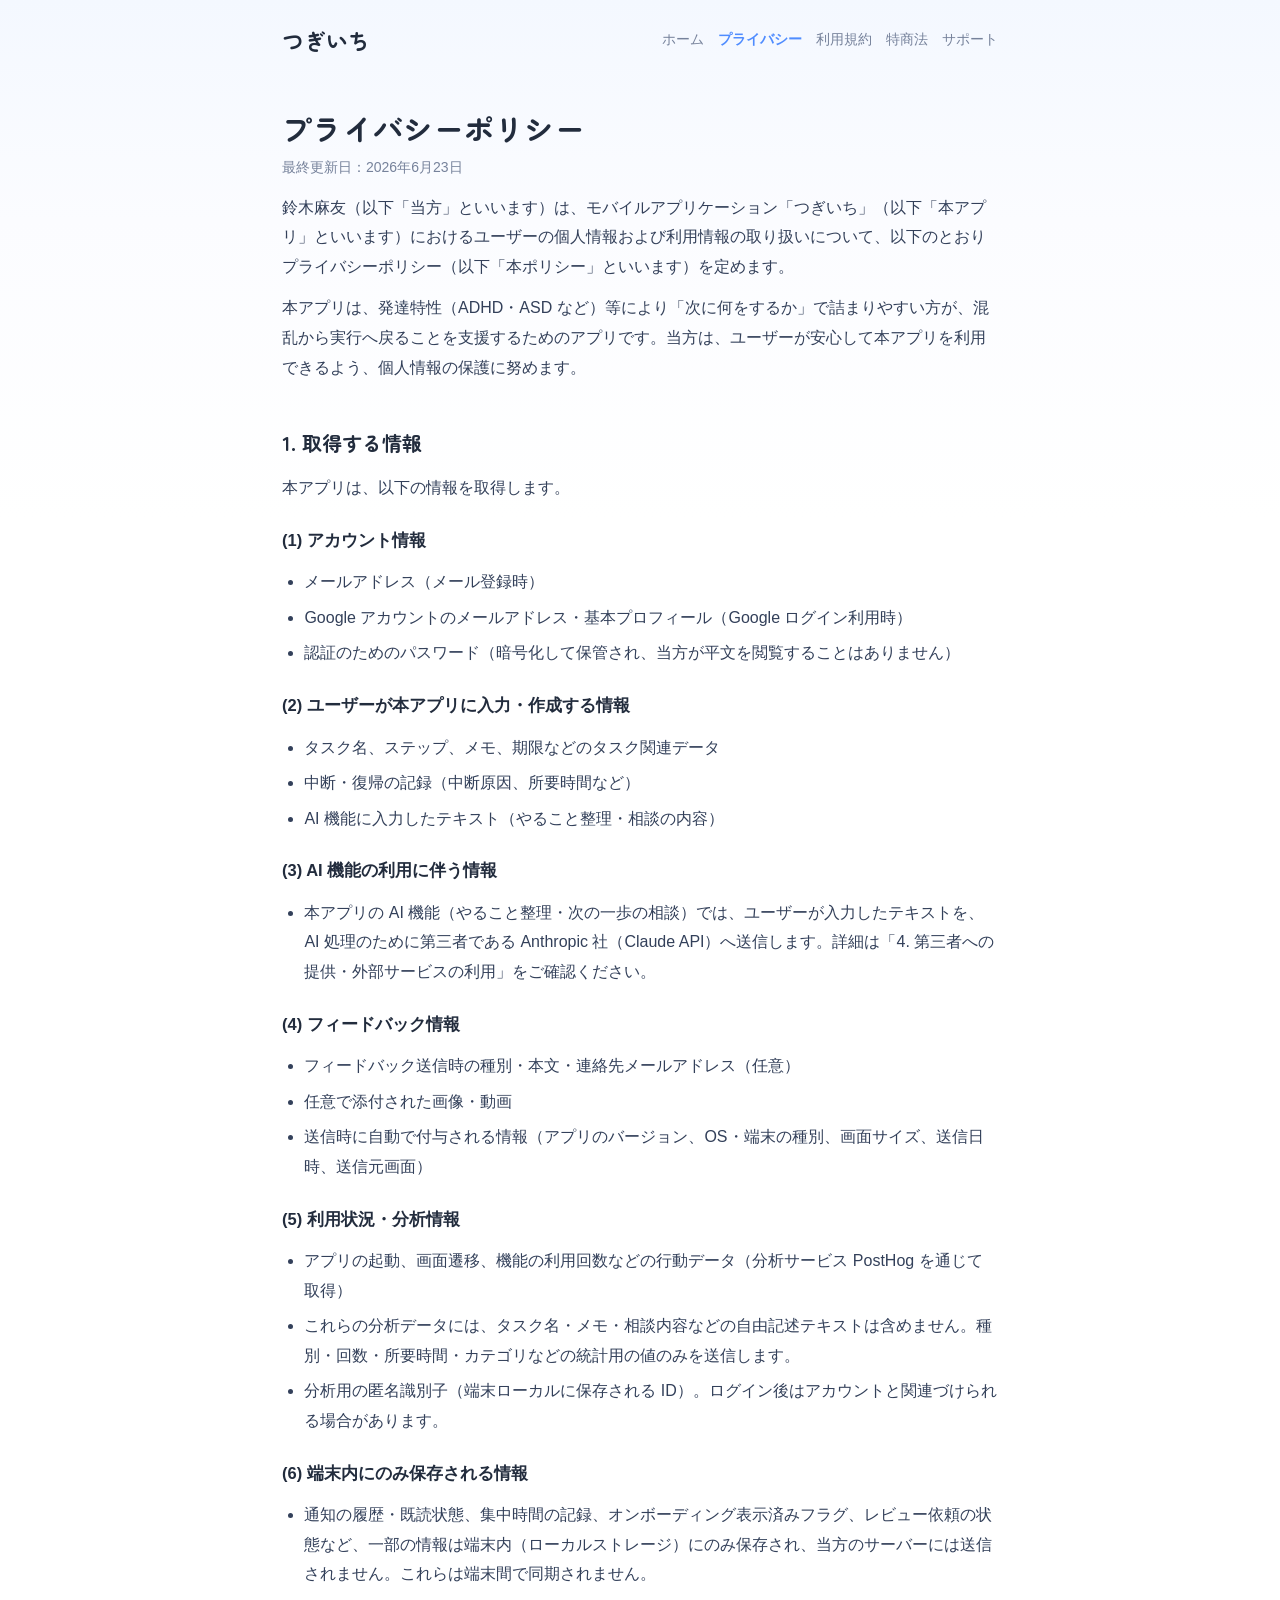
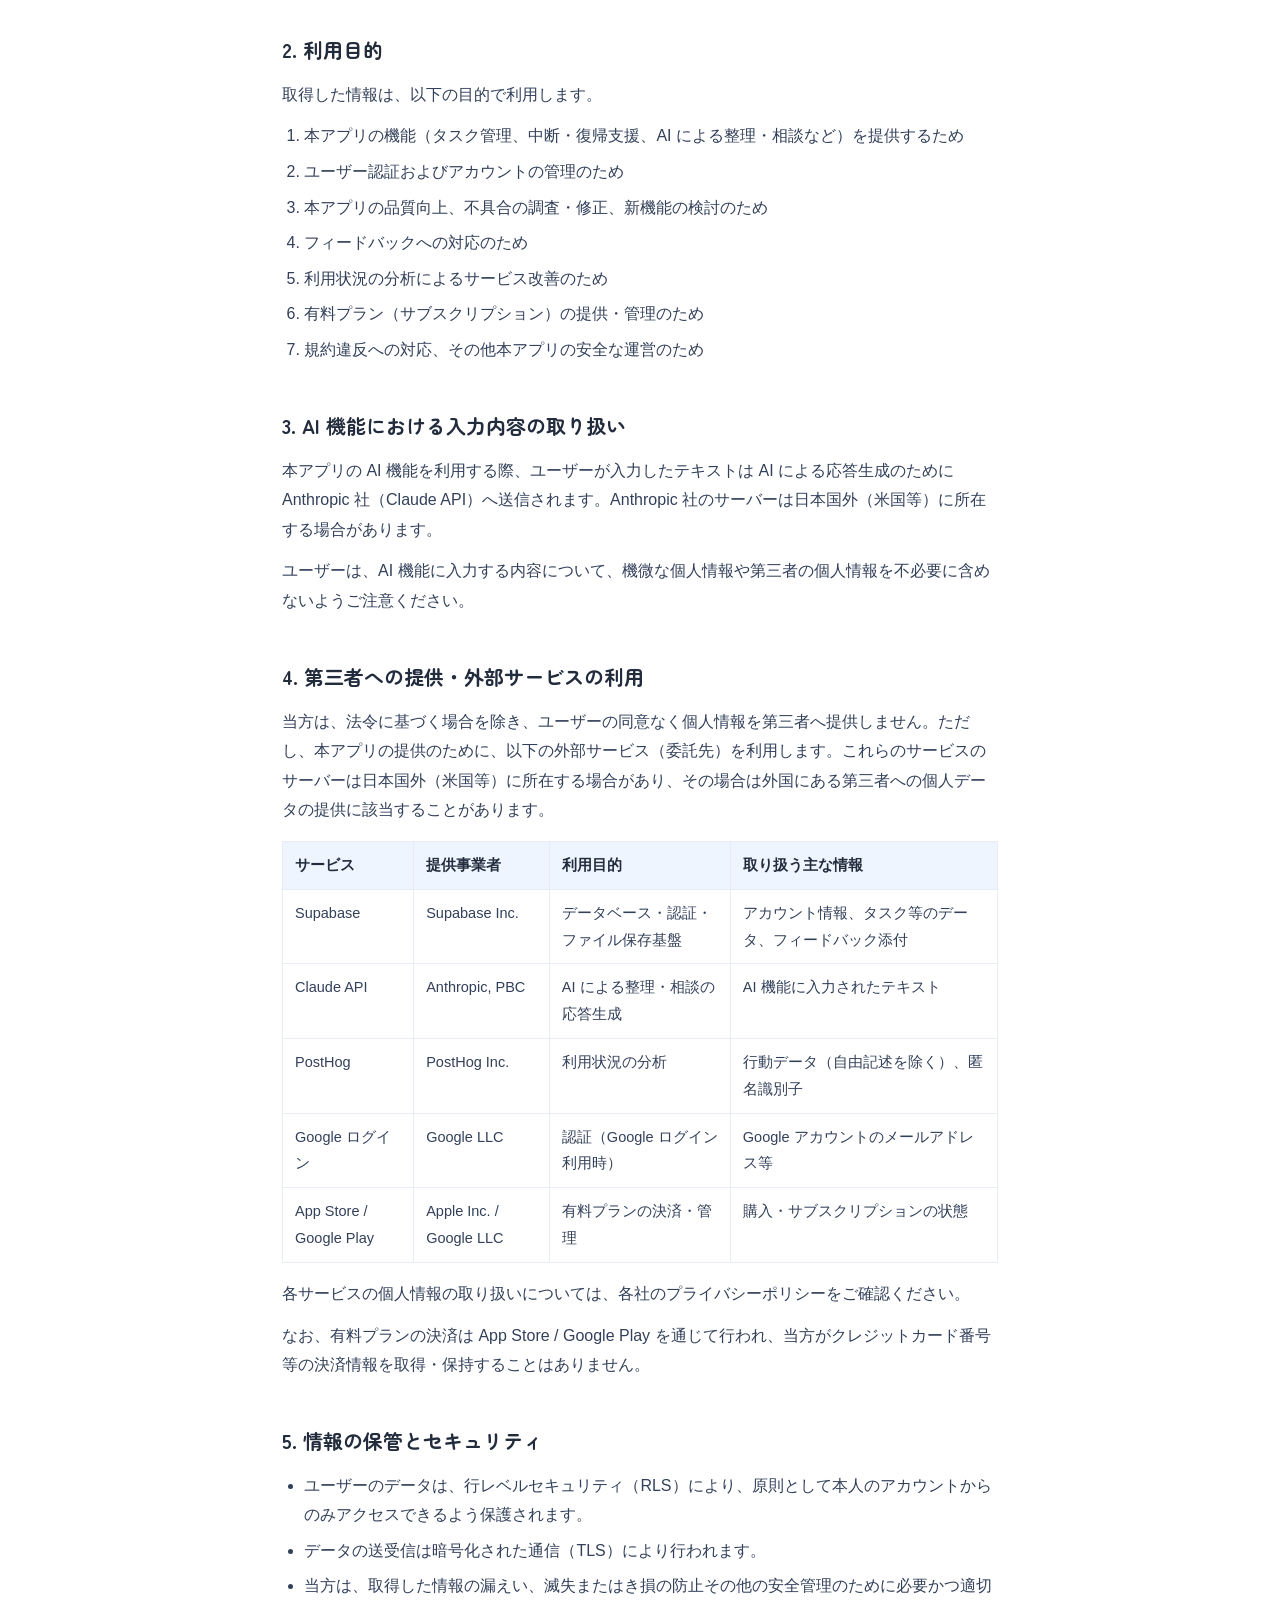
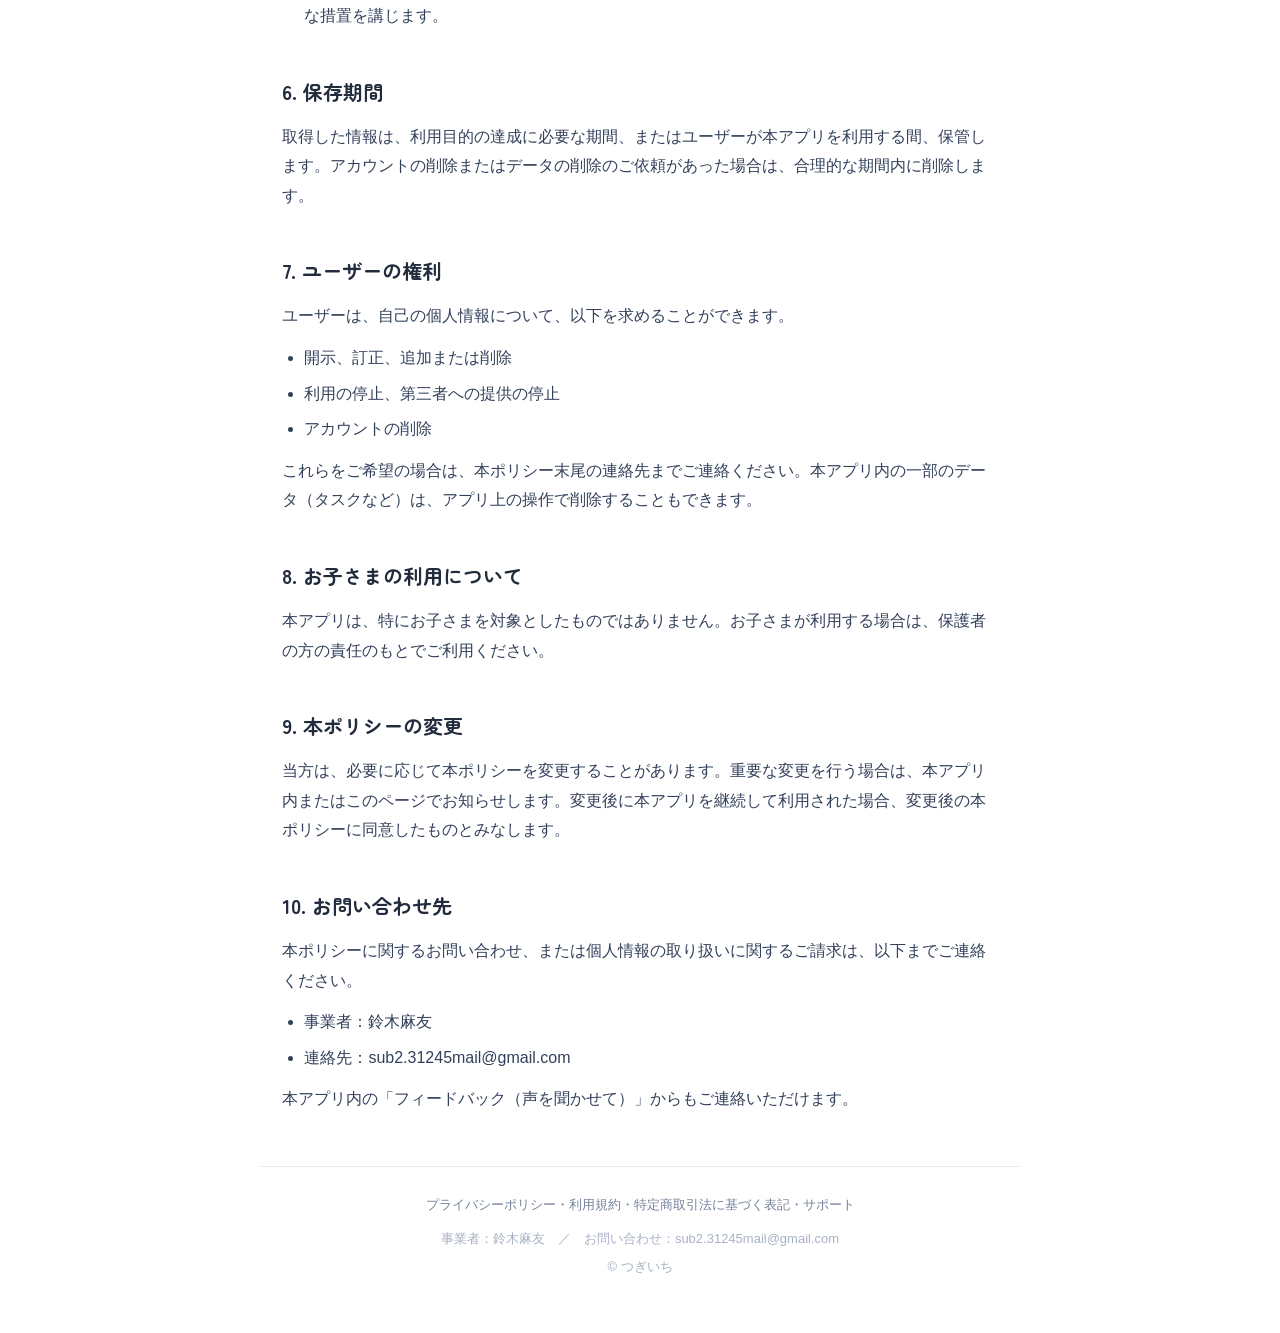
==== privacy.html @ 4e1c3b41 "つぎいち 法務・サポートページ（初版） プライバシーポリシー / 利用規約 / 特定商取引法に基づく表記 / サポートの 4ページ＋ハブ。content/*.md を単一ソースに build.mjs " ====
<!doctype html>
<html lang="ja">
<head>
<meta charset="utf-8">
<meta name="viewport" content="width=device-width, initial-scale=1">
<title>プライバシーポリシー｜つぎいち</title>
<meta name="description" content="つぎいちのプライバシーポリシー">
<link rel="preconnect" href="https://fonts.googleapis.com">
<link rel="preconnect" href="https://fonts.gstatic.com" crossorigin>
<link href="https://fonts.googleapis.com/css2?family=Zen+Maru+Gothic:wght@500;700&display=swap" rel="stylesheet">
<link rel="stylesheet" href="style.css">
</head>
<body>
<header class="site-header">
  <a class="brand" href="index.html">つぎいち</a>
  <nav class="site-nav"><a href="index.html">ホーム</a><a href="privacy.html" class="on">プライバシー</a><a href="terms.html">利用規約</a><a href="tokushoho.html">特商法</a><a href="support.html">サポート</a></nav>
</header>
<main class="content">
<h1>プライバシーポリシー</h1>
<p>最終更新日：2026年6月23日</p>
<p>鈴木麻友（以下「当方」といいます）は、モバイルアプリケーション「つぎいち」（以下「本アプリ」といいます）におけるユーザーの個人情報および利用情報の取り扱いについて、以下のとおりプライバシーポリシー（以下「本ポリシー」といいます）を定めます。</p>
<p>本アプリは、発達特性（ADHD・ASD など）等により「次に何をするか」で詰まりやすい方が、混乱から実行へ戻ることを支援するためのアプリです。当方は、ユーザーが安心して本アプリを利用できるよう、個人情報の保護に努めます。</p>
<h2>1. 取得する情報</h2>
<p>本アプリは、以下の情報を取得します。</p>
<h3>(1) アカウント情報</h3>
<ul><li>メールアドレス（メール登録時）</li><li>Google アカウントのメールアドレス・基本プロフィール（Google ログイン利用時）</li><li>認証のためのパスワード（暗号化して保管され、当方が平文を閲覧することはありません）</li></ul>
<h3>(2) ユーザーが本アプリに入力・作成する情報</h3>
<ul><li>タスク名、ステップ、メモ、期限などのタスク関連データ</li><li>中断・復帰の記録（中断原因、所要時間など）</li><li>AI 機能に入力したテキスト（やること整理・相談の内容）</li></ul>
<h3>(3) AI 機能の利用に伴う情報</h3>
<ul><li>本アプリの AI 機能（やること整理・次の一歩の相談）では、ユーザーが入力したテキストを、AI 処理のために第三者である Anthropic 社（Claude API）へ送信します。詳細は「4. 第三者への提供・外部サービスの利用」をご確認ください。</li></ul>
<h3>(4) フィードバック情報</h3>
<ul><li>フィードバック送信時の種別・本文・連絡先メールアドレス（任意）</li><li>任意で添付された画像・動画</li><li>送信時に自動で付与される情報（アプリのバージョン、OS・端末の種別、画面サイズ、送信日時、送信元画面）</li></ul>
<h3>(5) 利用状況・分析情報</h3>
<ul><li>アプリの起動、画面遷移、機能の利用回数などの行動データ（分析サービス PostHog を通じて取得）</li><li>これらの分析データには、タスク名・メモ・相談内容などの自由記述テキストは含めません。種別・回数・所要時間・カテゴリなどの統計用の値のみを送信します。</li><li>分析用の匿名識別子（端末ローカルに保存される ID）。ログイン後はアカウントと関連づけられる場合があります。</li></ul>
<h3>(6) 端末内にのみ保存される情報</h3>
<ul><li>通知の履歴・既読状態、集中時間の記録、オンボーディング表示済みフラグ、レビュー依頼の状態など、一部の情報は端末内（ローカルストレージ）にのみ保存され、当方のサーバーには送信されません。これらは端末間で同期されません。</li></ul>
<h2>2. 利用目的</h2>
<p>取得した情報は、以下の目的で利用します。</p>
<ol><li>本アプリの機能（タスク管理、中断・復帰支援、AI による整理・相談など）を提供するため</li><li>ユーザー認証およびアカウントの管理のため</li><li>本アプリの品質向上、不具合の調査・修正、新機能の検討のため</li><li>フィードバックへの対応のため</li><li>利用状況の分析によるサービス改善のため</li><li>有料プラン（サブスクリプション）の提供・管理のため</li><li>規約違反への対応、その他本アプリの安全な運営のため</li></ol>
<h2>3. AI 機能における入力内容の取り扱い</h2>
<p>本アプリの AI 機能を利用する際、ユーザーが入力したテキストは AI による応答生成のために Anthropic 社（Claude API）へ送信されます。Anthropic 社のサーバーは日本国外（米国等）に所在する場合があります。</p>
<p>ユーザーは、AI 機能に入力する内容について、機微な個人情報や第三者の個人情報を不必要に含めないようご注意ください。</p>
<h2>4. 第三者への提供・外部サービスの利用</h2>
<p>当方は、法令に基づく場合を除き、ユーザーの同意なく個人情報を第三者へ提供しません。ただし、本アプリの提供のために、以下の外部サービス（委託先）を利用します。これらのサービスのサーバーは日本国外（米国等）に所在する場合があり、その場合は外国にある第三者への個人データの提供に該当することがあります。</p>
<div class="table-wrap"><table><thead><tr><th>サービス</th><th>提供事業者</th><th>利用目的</th><th>取り扱う主な情報</th></tr></thead><tbody><tr><td data-label="サービス">Supabase</td><td data-label="提供事業者">Supabase Inc.</td><td data-label="利用目的">データベース・認証・ファイル保存基盤</td><td data-label="取り扱う主な情報">アカウント情報、タスク等のデータ、フィードバック添付</td></tr><tr><td data-label="サービス">Claude API</td><td data-label="提供事業者">Anthropic, PBC</td><td data-label="利用目的">AI による整理・相談の応答生成</td><td data-label="取り扱う主な情報">AI 機能に入力されたテキスト</td></tr><tr><td data-label="サービス">PostHog</td><td data-label="提供事業者">PostHog Inc.</td><td data-label="利用目的">利用状況の分析</td><td data-label="取り扱う主な情報">行動データ（自由記述を除く）、匿名識別子</td></tr><tr><td data-label="サービス">Google ログイン</td><td data-label="提供事業者">Google LLC</td><td data-label="利用目的">認証（Google ログイン利用時）</td><td data-label="取り扱う主な情報">Google アカウントのメールアドレス等</td></tr><tr><td data-label="サービス">App Store / Google Play</td><td data-label="提供事業者">Apple Inc. / Google LLC</td><td data-label="利用目的">有料プランの決済・管理</td><td data-label="取り扱う主な情報">購入・サブスクリプションの状態</td></tr></tbody></table></div>
<p>各サービスの個人情報の取り扱いについては、各社のプライバシーポリシーをご確認ください。</p>
<p>なお、有料プランの決済は App Store / Google Play を通じて行われ、当方がクレジットカード番号等の決済情報を取得・保持することはありません。</p>
<h2>5. 情報の保管とセキュリティ</h2>
<ul><li>ユーザーのデータは、行レベルセキュリティ（RLS）により、原則として本人のアカウントからのみアクセスできるよう保護されます。</li><li>データの送受信は暗号化された通信（TLS）により行われます。</li><li>当方は、取得した情報の漏えい、滅失またはき損の防止その他の安全管理のために必要かつ適切な措置を講じます。</li></ul>
<h2>6. 保存期間</h2>
<p>取得した情報は、利用目的の達成に必要な期間、またはユーザーが本アプリを利用する間、保管します。アカウントの削除またはデータの削除のご依頼があった場合は、合理的な期間内に削除します。</p>
<h2>7. ユーザーの権利</h2>
<p>ユーザーは、自己の個人情報について、以下を求めることができます。</p>
<ul><li>開示、訂正、追加または削除</li><li>利用の停止、第三者への提供の停止</li><li>アカウントの削除</li></ul>
<p>これらをご希望の場合は、本ポリシー末尾の連絡先までご連絡ください。本アプリ内の一部のデータ（タスクなど）は、アプリ上の操作で削除することもできます。</p>
<h2>8. お子さまの利用について</h2>
<p>本アプリは、特にお子さまを対象としたものではありません。お子さまが利用する場合は、保護者の方の責任のもとでご利用ください。</p>
<h2>9. 本ポリシーの変更</h2>
<p>当方は、必要に応じて本ポリシーを変更することがあります。重要な変更を行う場合は、本アプリ内またはこのページでお知らせします。変更後に本アプリを継続して利用された場合、変更後の本ポリシーに同意したものとみなします。</p>
<h2>10. お問い合わせ先</h2>
<p>本ポリシーに関するお問い合わせ、または個人情報の取り扱いに関するご請求は、以下までご連絡ください。</p>
<ul><li>事業者：鈴木麻友</li><li>連絡先：sub2.31245mail@gmail.com</li></ul>
<p>本アプリ内の「フィードバック（声を聞かせて）」からもご連絡いただけます。</p>
</main>
<footer class="site-footer">
  <p class="links"><a href="privacy.html">プライバシーポリシー</a>・<a href="terms.html">利用規約</a>・<a href="tokushoho.html">特定商取引法に基づく表記</a>・<a href="support.html">サポート</a></p>
  <p class="copy">事業者：鈴木麻友　／　お問い合わせ：sub2.31245mail@gmail.com</p>
  <p class="copy">© つぎいち</p>
</footer>
</body>
</html>
---- style.css ----
:root{
  --p:#4F8CFF; --sub:#EEF5FF; --ink:#222C3D; --muted:#76829B;
  --faint:#A8B1C4; --line:#E8EDF5; --bg:#FFFFFF; --purple:#7C6CF0;
}
*{box-sizing:border-box;margin:0;padding:0}
html{-webkit-text-size-adjust:100%}
body{
  font-family:-apple-system,BlinkMacSystemFont,"Hiragino Sans","Yu Gothic UI","Meiryo",sans-serif;
  color:var(--ink); background:
    linear-gradient(180deg,#F4F8FF 0%,#FBFCFF 220px,#FFFFFF 520px) no-repeat;
  line-height:1.85; font-size:16px; -webkit-font-smoothing:antialiased;
}
a{color:var(--p);text-decoration:none}
a:hover{text-decoration:underline}
.site-header{
  max-width:760px;margin:0 auto;padding:20px 22px 10px;
  display:flex;align-items:center;justify-content:space-between;flex-wrap:wrap;gap:8px 16px;
}
.brand{
  font-family:"Zen Maru Gothic",sans-serif;font-weight:700;font-size:22px;color:var(--ink);
}
.brand:hover{text-decoration:none}
.site-nav{display:flex;flex-wrap:wrap;gap:4px 14px;font-size:14px}
.site-nav a{color:var(--muted)}
.site-nav a.on{color:var(--p);font-weight:600}
.content{
  max-width:760px;margin:0 auto;padding:18px 22px 40px;
}
.content h1{
  font-family:"Zen Maru Gothic",sans-serif;font-weight:700;
  font-size:30px;line-height:1.4;color:var(--ink);margin:18px 0 6px;letter-spacing:.3px;
}
.content h2{
  font-family:"Zen Maru Gothic",sans-serif;font-weight:700;
  font-size:20px;color:var(--ink);margin:34px 0 10px;padding-top:8px;
}
.content h3{
  font-weight:700;font-size:16.5px;color:var(--ink);margin:22px 0 6px;
}
.content p{margin:12px 0;color:#33405A}
.content ul,.content ol{margin:12px 0 12px 1.4em;color:#33405A}
.content li{margin:6px 0}
.content strong{color:var(--ink);font-weight:700}
.content hr{border:none;border-top:1px solid var(--line);margin:30px 0}
.content a{font-weight:500}
.table-wrap{overflow-x:auto;margin:16px 0}
table{border-collapse:collapse;width:100%;font-size:14.5px;min-width:520px}
th,td{border:1px solid var(--line);padding:10px 12px;text-align:left;vertical-align:top}
th{background:var(--sub);color:var(--ink);font-weight:700;white-space:nowrap}
td{color:#33405A}
/* 2列の定義リスト（特商法など） */
.kv{margin:18px 0;border:1px solid var(--line);border-radius:14px;overflow:hidden}
.kv>div{display:flex;border-top:1px solid var(--line)}
.kv>div:first-child{border-top:none}
.kv dt{flex:0 0 36%;background:var(--sub);padding:13px 15px;font-weight:700;color:var(--ink);font-size:14.5px}
.kv dd{flex:1;padding:13px 15px;color:#33405A;font-size:14.5px;min-width:0}
/* 最終更新日（H1直後の最初の段落） */
.content h1 + p{color:var(--muted);font-size:14px;margin-top:0}
.site-footer{
  max-width:760px;margin:0 auto;padding:26px 22px 50px;border-top:1px solid var(--line);
  color:var(--muted);font-size:13px;text-align:center;
}
.site-footer .links{margin-bottom:10px}
.site-footer .links a{color:var(--muted)}
.site-footer .copy{margin:4px 0;color:var(--faint)}
/* インデックス */
.lead{font-size:17px;color:var(--muted);margin:8px 0 22px}
.cards{display:grid;gap:14px}
.card{
  display:block;border:1px solid var(--line);border-radius:16px;padding:20px 22px;
  background:#fff;box-shadow:0 1px 3px rgba(20,40,80,.05);transition:.15s;
}
.card:hover{text-decoration:none;border-color:var(--p);box-shadow:0 8px 24px rgba(79,140,255,.14);transform:translateY(-1px)}
.card h2{font-family:"Zen Maru Gothic",sans-serif;font-size:18px;color:var(--ink);margin:0 0 6px}
.card p{color:var(--muted);font-size:14.5px;margin:0 0 10px;line-height:1.7}
.card .go{color:var(--p);font-weight:600;font-size:14px}
@media(max-width:520px){
  .content h1{font-size:25px}
  body{font-size:15.5px}
  /* 2列定義リストを縦積み */
  .kv>div{flex-direction:column}
  .kv dt{flex:none;border-bottom:1px solid var(--line)}
  /* 3列以上のテーブルを縦積みカードに */
  table{min-width:0}
  thead{display:none}
  table,tbody,tr,td{display:block;width:100%}
  tr{border:1px solid var(--line);border-radius:12px;margin:12px 0;background:#fff;overflow:hidden}
  td{border:none;border-top:1px solid var(--line);padding:10px 14px}
  tr td:first-child{border-top:none}
  td::before{content:attr(data-label);display:block;font-size:12px;font-weight:700;color:var(--muted);margin-bottom:3px}
}
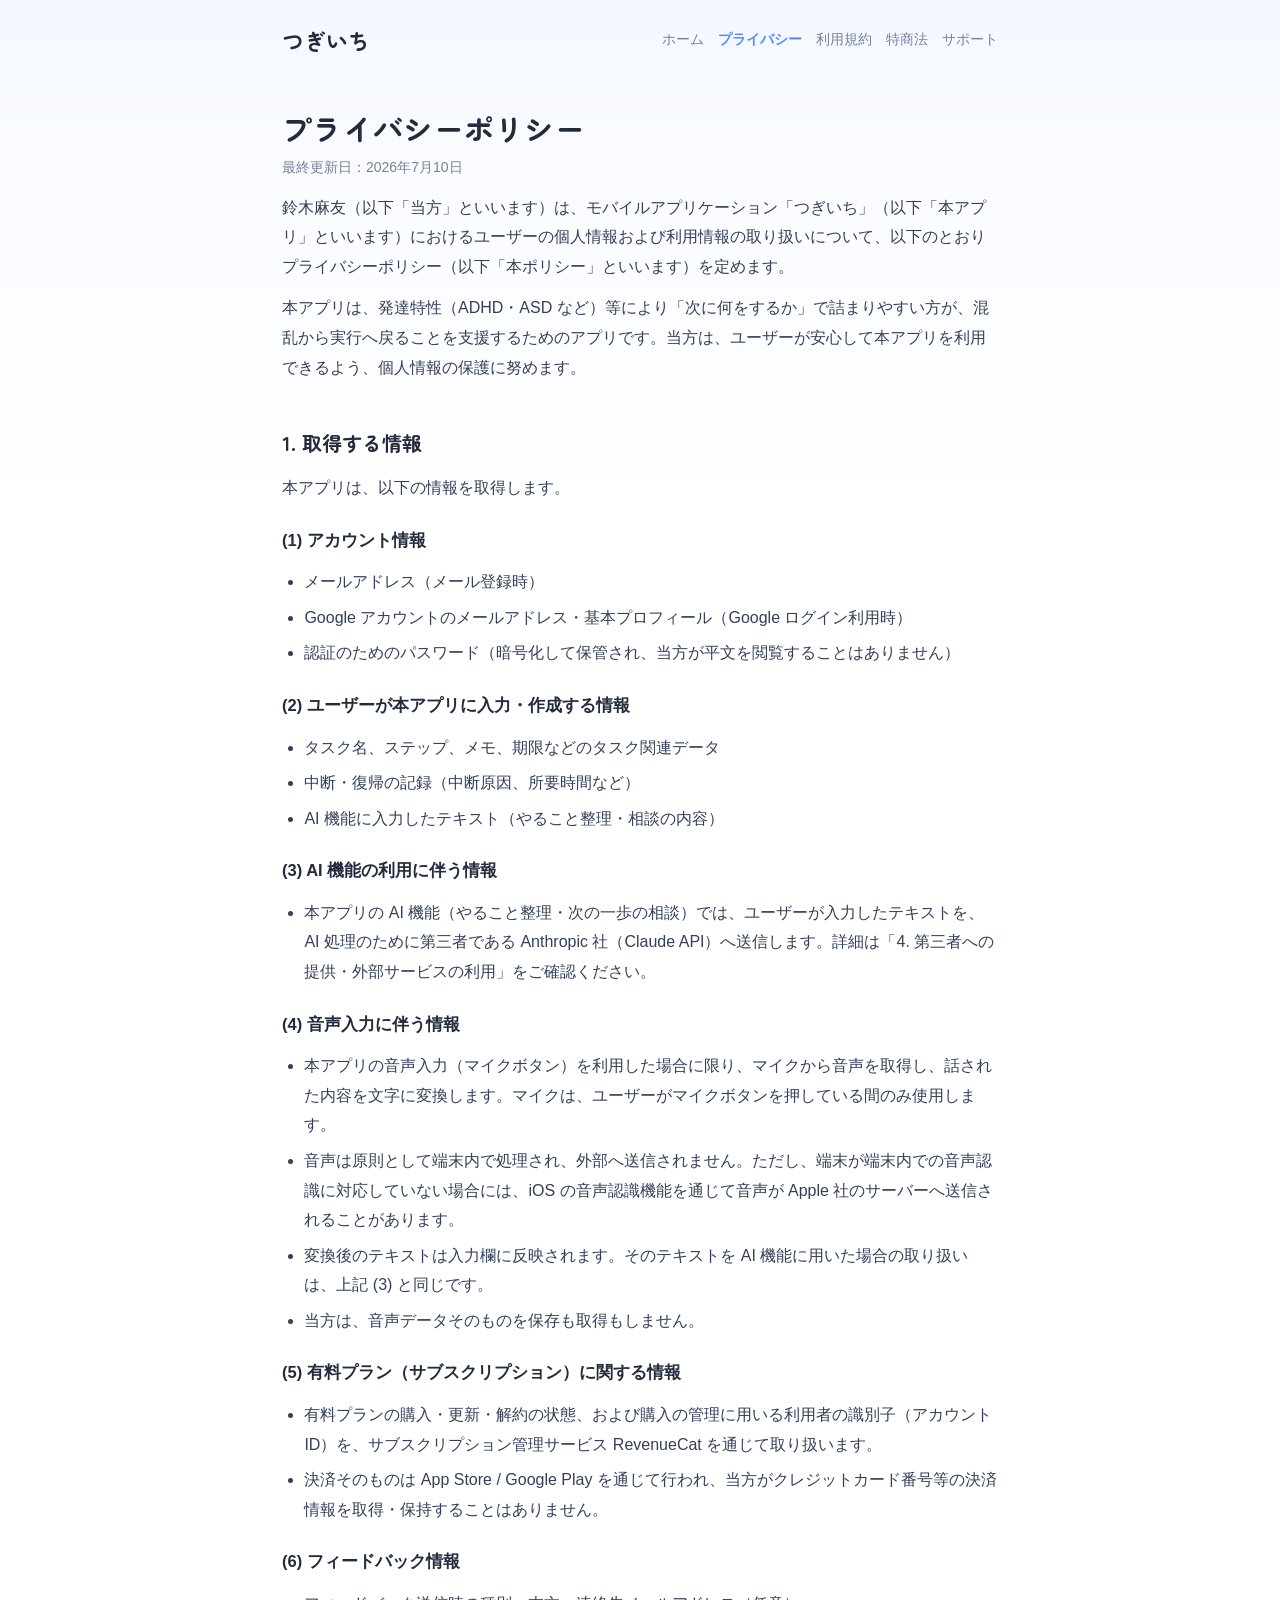
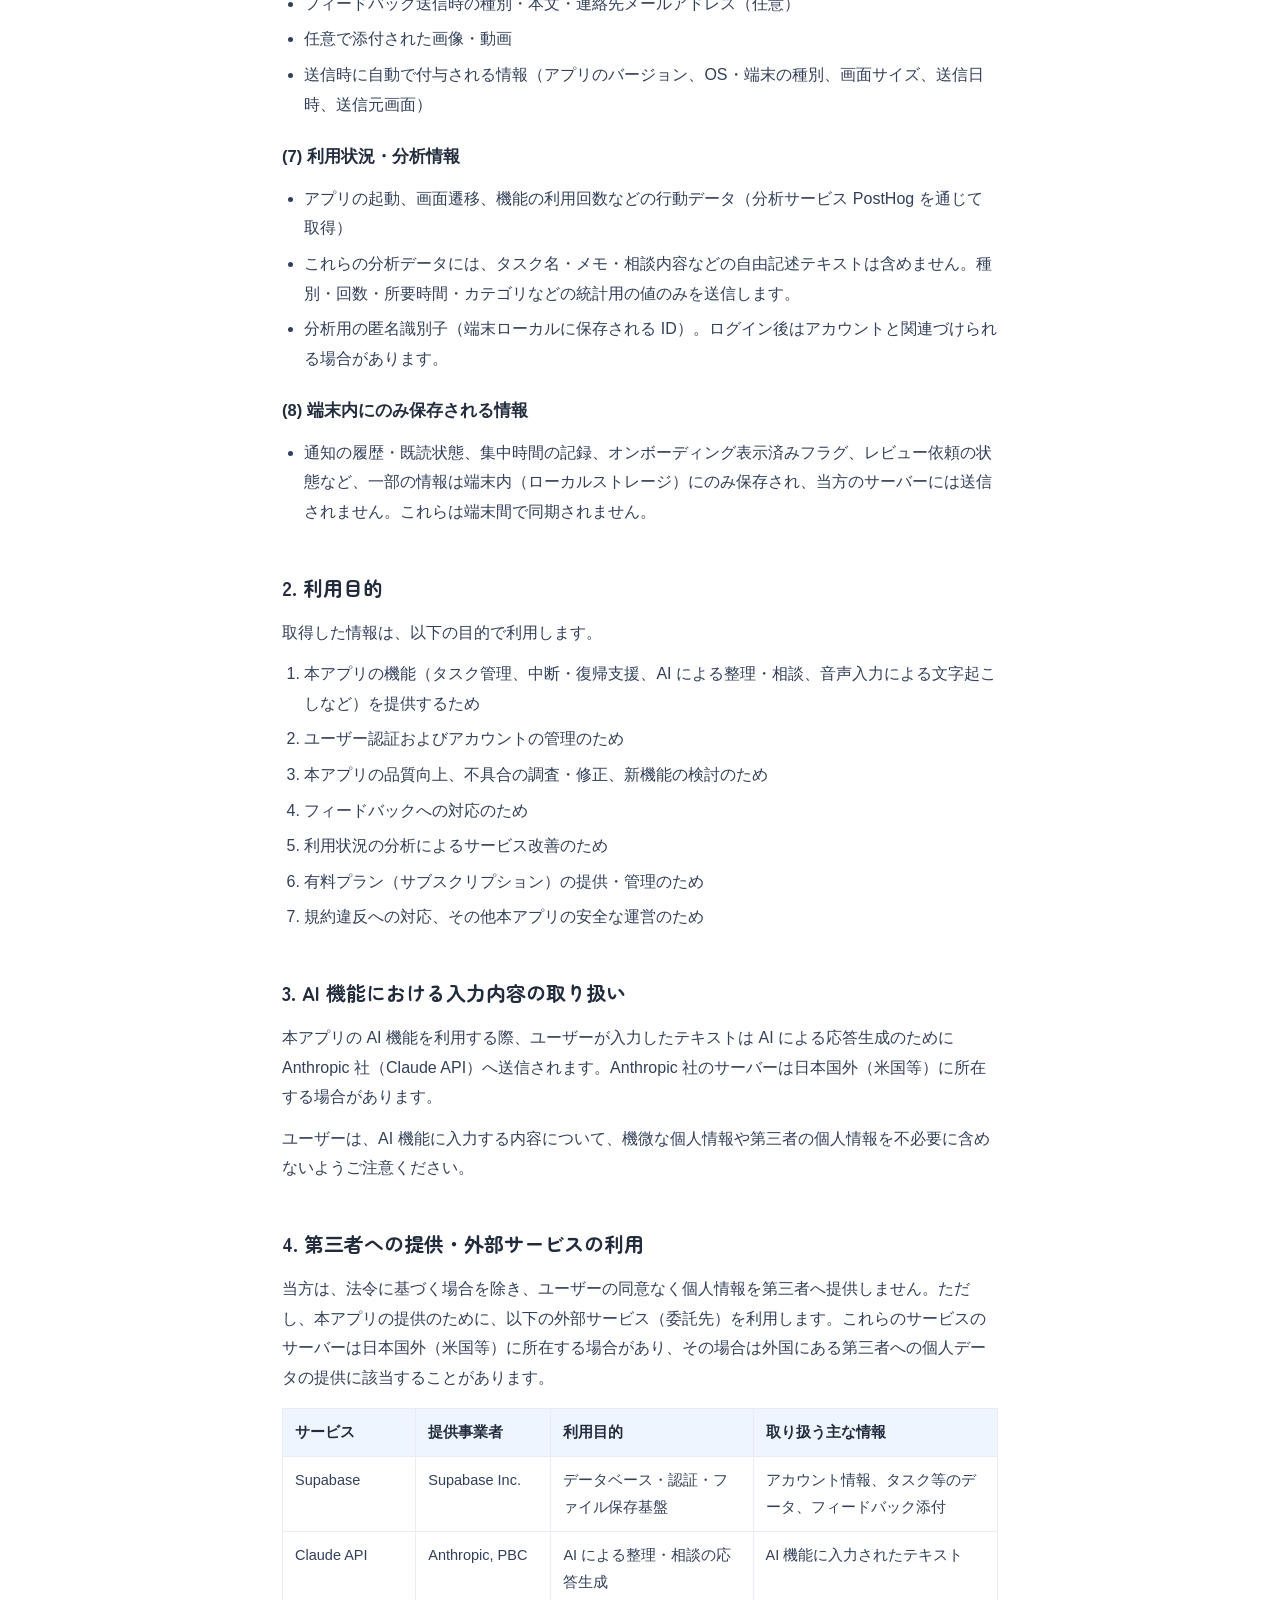
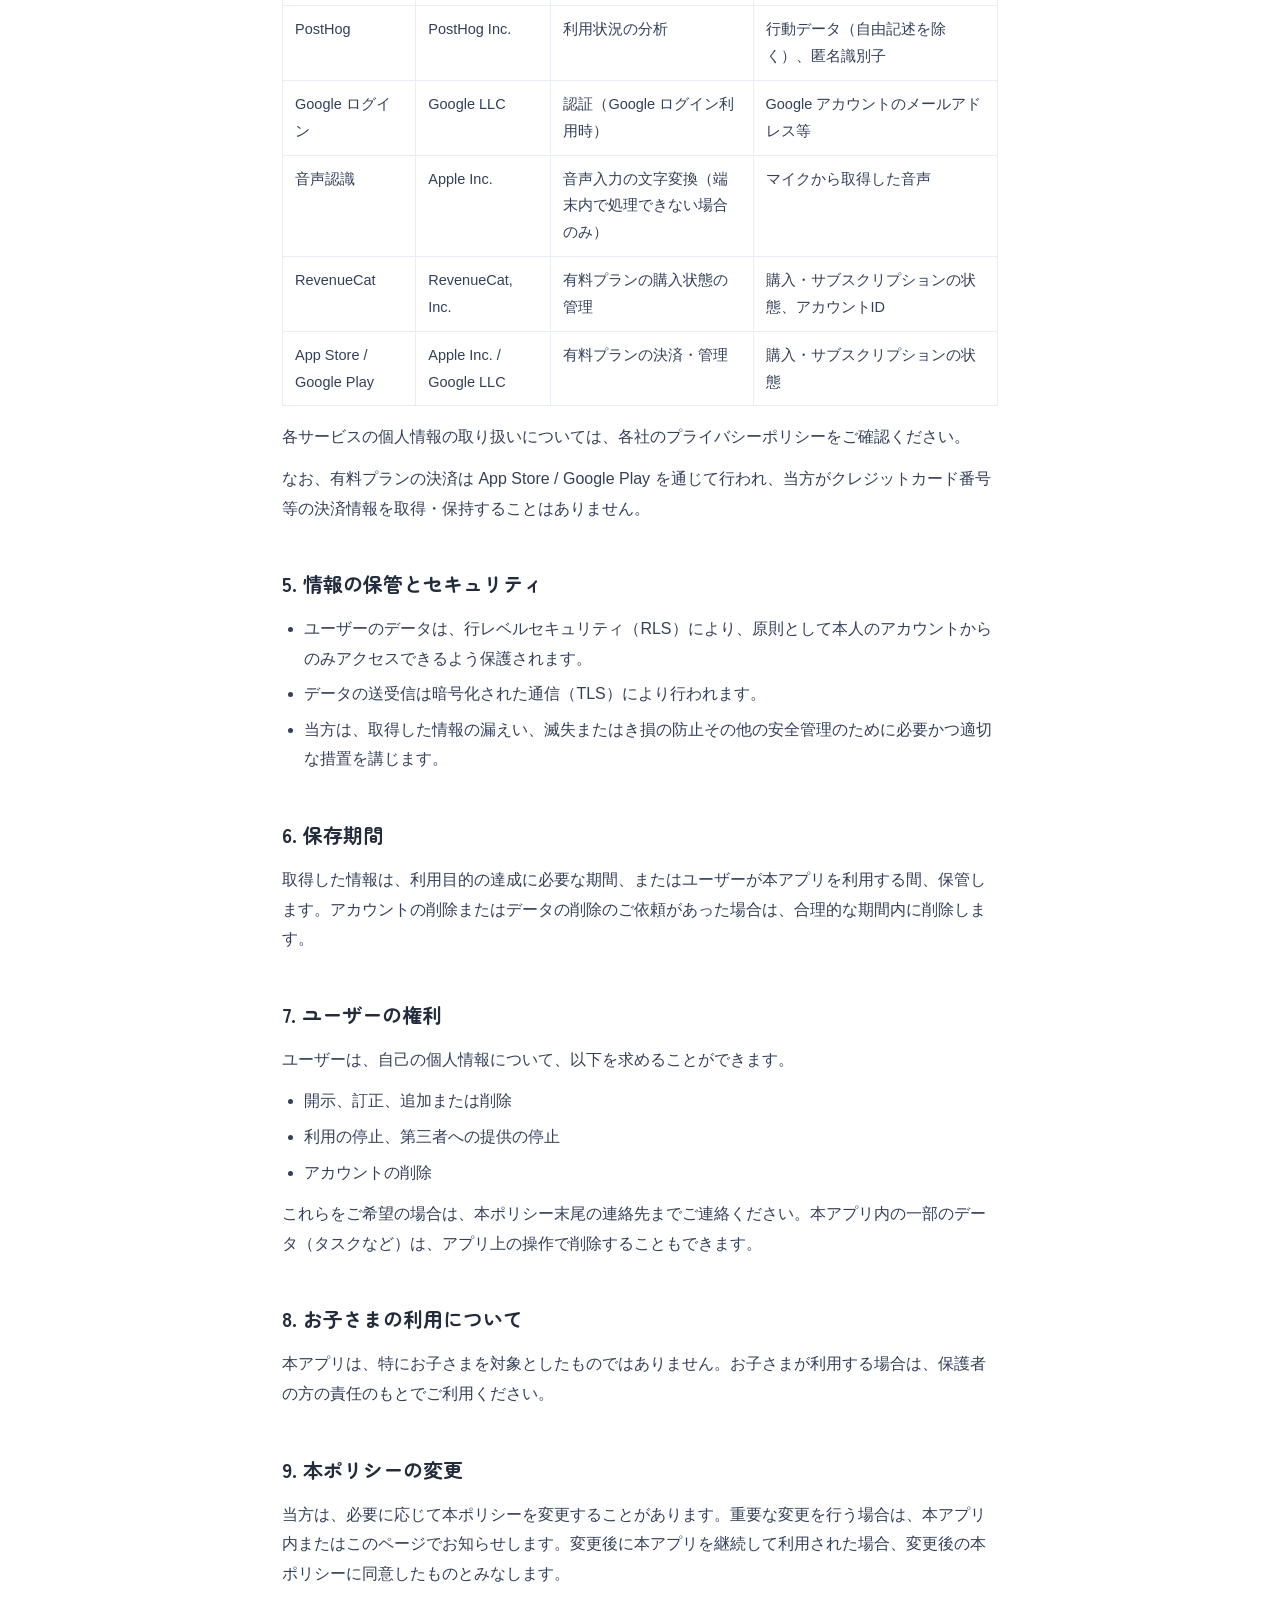
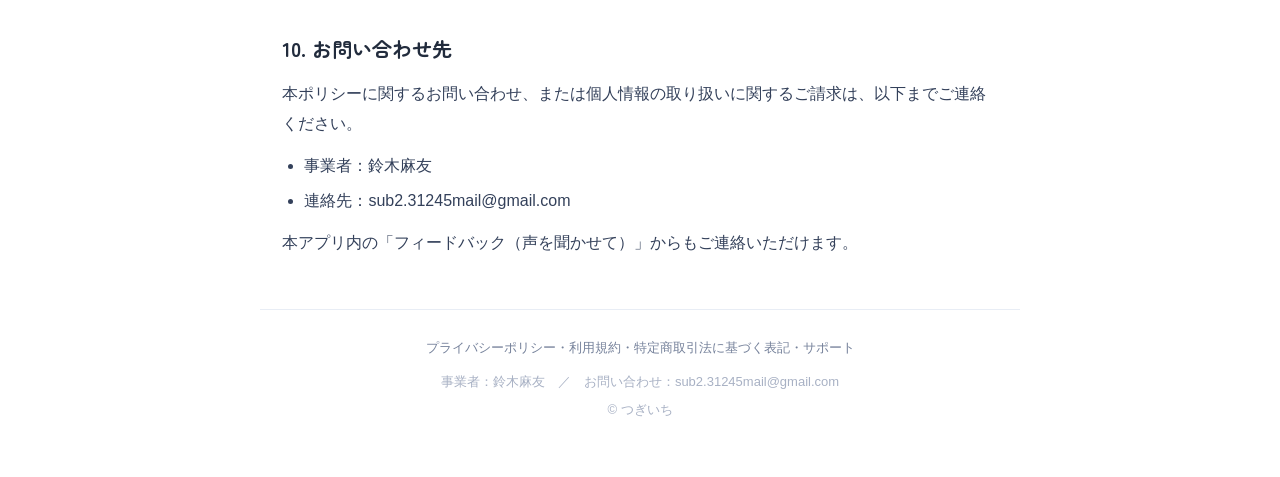
==== commit c4566568: "プライバシーポリシー改訂: 音声入力と RevenueCat の2件を追記 - 第4節「音声入力に伴う情報」を新設。マイクはボタン押下中のみ使用、音声は原則   端末内で処理、端末が非対応なら iOS" ====
--- a/privacy.html
+++ b/privacy.html
@@ -17,7 +17,7 @@
 </header>
 <main class="content">
 <h1>プライバシーポリシー</h1>
-<p>最終更新日：2026年6月23日</p>
+<p>最終更新日：2026年7月10日</p>
 <p>鈴木麻友（以下「当方」といいます）は、モバイルアプリケーション「つぎいち」（以下「本アプリ」といいます）におけるユーザーの個人情報および利用情報の取り扱いについて、以下のとおりプライバシーポリシー（以下「本ポリシー」といいます）を定めます。</p>
 <p>本アプリは、発達特性（ADHD・ASD など）等により「次に何をするか」で詰まりやすい方が、混乱から実行へ戻ることを支援するためのアプリです。当方は、ユーザーが安心して本アプリを利用できるよう、個人情報の保護に努めます。</p>
 <h2>1. 取得する情報</h2>
@@ -28,21 +28,25 @@
 <ul><li>タスク名、ステップ、メモ、期限などのタスク関連データ</li><li>中断・復帰の記録（中断原因、所要時間など）</li><li>AI 機能に入力したテキスト（やること整理・相談の内容）</li></ul>
 <h3>(3) AI 機能の利用に伴う情報</h3>
 <ul><li>本アプリの AI 機能（やること整理・次の一歩の相談）では、ユーザーが入力したテキストを、AI 処理のために第三者である Anthropic 社（Claude API）へ送信します。詳細は「4. 第三者への提供・外部サービスの利用」をご確認ください。</li></ul>
-<h3>(4) フィードバック情報</h3>
+<h3>(4) 音声入力に伴う情報</h3>
+<ul><li>本アプリの音声入力（マイクボタン）を利用した場合に限り、マイクから音声を取得し、話された内容を文字に変換します。マイクは、ユーザーがマイクボタンを押している間のみ使用します。</li><li>音声は原則として端末内で処理され、外部へ送信されません。ただし、端末が端末内での音声認識に対応していない場合には、iOS の音声認識機能を通じて音声が Apple 社のサーバーへ送信されることがあります。</li><li>変換後のテキストは入力欄に反映されます。そのテキストを AI 機能に用いた場合の取り扱いは、上記 (3) と同じです。</li><li>当方は、音声データそのものを保存も取得もしません。</li></ul>
+<h3>(5) 有料プラン（サブスクリプション）に関する情報</h3>
+<ul><li>有料プランの購入・更新・解約の状態、および購入の管理に用いる利用者の識別子（アカウントID）を、サブスクリプション管理サービス RevenueCat を通じて取り扱います。</li><li>決済そのものは App Store / Google Play を通じて行われ、当方がクレジットカード番号等の決済情報を取得・保持することはありません。</li></ul>
+<h3>(6) フィードバック情報</h3>
 <ul><li>フィードバック送信時の種別・本文・連絡先メールアドレス（任意）</li><li>任意で添付された画像・動画</li><li>送信時に自動で付与される情報（アプリのバージョン、OS・端末の種別、画面サイズ、送信日時、送信元画面）</li></ul>
-<h3>(5) 利用状況・分析情報</h3>
+<h3>(7) 利用状況・分析情報</h3>
 <ul><li>アプリの起動、画面遷移、機能の利用回数などの行動データ（分析サービス PostHog を通じて取得）</li><li>これらの分析データには、タスク名・メモ・相談内容などの自由記述テキストは含めません。種別・回数・所要時間・カテゴリなどの統計用の値のみを送信します。</li><li>分析用の匿名識別子（端末ローカルに保存される ID）。ログイン後はアカウントと関連づけられる場合があります。</li></ul>
-<h3>(6) 端末内にのみ保存される情報</h3>
+<h3>(8) 端末内にのみ保存される情報</h3>
 <ul><li>通知の履歴・既読状態、集中時間の記録、オンボーディング表示済みフラグ、レビュー依頼の状態など、一部の情報は端末内（ローカルストレージ）にのみ保存され、当方のサーバーには送信されません。これらは端末間で同期されません。</li></ul>
 <h2>2. 利用目的</h2>
 <p>取得した情報は、以下の目的で利用します。</p>
-<ol><li>本アプリの機能（タスク管理、中断・復帰支援、AI による整理・相談など）を提供するため</li><li>ユーザー認証およびアカウントの管理のため</li><li>本アプリの品質向上、不具合の調査・修正、新機能の検討のため</li><li>フィードバックへの対応のため</li><li>利用状況の分析によるサービス改善のため</li><li>有料プラン（サブスクリプション）の提供・管理のため</li><li>規約違反への対応、その他本アプリの安全な運営のため</li></ol>
+<ol><li>本アプリの機能（タスク管理、中断・復帰支援、AI による整理・相談、音声入力による文字起こしなど）を提供するため</li><li>ユーザー認証およびアカウントの管理のため</li><li>本アプリの品質向上、不具合の調査・修正、新機能の検討のため</li><li>フィードバックへの対応のため</li><li>利用状況の分析によるサービス改善のため</li><li>有料プラン（サブスクリプション）の提供・管理のため</li><li>規約違反への対応、その他本アプリの安全な運営のため</li></ol>
 <h2>3. AI 機能における入力内容の取り扱い</h2>
 <p>本アプリの AI 機能を利用する際、ユーザーが入力したテキストは AI による応答生成のために Anthropic 社（Claude API）へ送信されます。Anthropic 社のサーバーは日本国外（米国等）に所在する場合があります。</p>
 <p>ユーザーは、AI 機能に入力する内容について、機微な個人情報や第三者の個人情報を不必要に含めないようご注意ください。</p>
 <h2>4. 第三者への提供・外部サービスの利用</h2>
 <p>当方は、法令に基づく場合を除き、ユーザーの同意なく個人情報を第三者へ提供しません。ただし、本アプリの提供のために、以下の外部サービス（委託先）を利用します。これらのサービスのサーバーは日本国外（米国等）に所在する場合があり、その場合は外国にある第三者への個人データの提供に該当することがあります。</p>
-<div class="table-wrap"><table><thead><tr><th>サービス</th><th>提供事業者</th><th>利用目的</th><th>取り扱う主な情報</th></tr></thead><tbody><tr><td data-label="サービス">Supabase</td><td data-label="提供事業者">Supabase Inc.</td><td data-label="利用目的">データベース・認証・ファイル保存基盤</td><td data-label="取り扱う主な情報">アカウント情報、タスク等のデータ、フィードバック添付</td></tr><tr><td data-label="サービス">Claude API</td><td data-label="提供事業者">Anthropic, PBC</td><td data-label="利用目的">AI による整理・相談の応答生成</td><td data-label="取り扱う主な情報">AI 機能に入力されたテキスト</td></tr><tr><td data-label="サービス">PostHog</td><td data-label="提供事業者">PostHog Inc.</td><td data-label="利用目的">利用状況の分析</td><td data-label="取り扱う主な情報">行動データ（自由記述を除く）、匿名識別子</td></tr><tr><td data-label="サービス">Google ログイン</td><td data-label="提供事業者">Google LLC</td><td data-label="利用目的">認証（Google ログイン利用時）</td><td data-label="取り扱う主な情報">Google アカウントのメールアドレス等</td></tr><tr><td data-label="サービス">App Store / Google Play</td><td data-label="提供事業者">Apple Inc. / Google LLC</td><td data-label="利用目的">有料プランの決済・管理</td><td data-label="取り扱う主な情報">購入・サブスクリプションの状態</td></tr></tbody></table></div>
+<div class="table-wrap"><table><thead><tr><th>サービス</th><th>提供事業者</th><th>利用目的</th><th>取り扱う主な情報</th></tr></thead><tbody><tr><td data-label="サービス">Supabase</td><td data-label="提供事業者">Supabase Inc.</td><td data-label="利用目的">データベース・認証・ファイル保存基盤</td><td data-label="取り扱う主な情報">アカウント情報、タスク等のデータ、フィードバック添付</td></tr><tr><td data-label="サービス">Claude API</td><td data-label="提供事業者">Anthropic, PBC</td><td data-label="利用目的">AI による整理・相談の応答生成</td><td data-label="取り扱う主な情報">AI 機能に入力されたテキスト</td></tr><tr><td data-label="サービス">PostHog</td><td data-label="提供事業者">PostHog Inc.</td><td data-label="利用目的">利用状況の分析</td><td data-label="取り扱う主な情報">行動データ（自由記述を除く）、匿名識別子</td></tr><tr><td data-label="サービス">Google ログイン</td><td data-label="提供事業者">Google LLC</td><td data-label="利用目的">認証（Google ログイン利用時）</td><td data-label="取り扱う主な情報">Google アカウントのメールアドレス等</td></tr><tr><td data-label="サービス">音声認識</td><td data-label="提供事業者">Apple Inc.</td><td data-label="利用目的">音声入力の文字変換（端末内で処理できない場合のみ）</td><td data-label="取り扱う主な情報">マイクから取得した音声</td></tr><tr><td data-label="サービス">RevenueCat</td><td data-label="提供事業者">RevenueCat, Inc.</td><td data-label="利用目的">有料プランの購入状態の管理</td><td data-label="取り扱う主な情報">購入・サブスクリプションの状態、アカウントID</td></tr><tr><td data-label="サービス">App Store / Google Play</td><td data-label="提供事業者">Apple Inc. / Google LLC</td><td data-label="利用目的">有料プランの決済・管理</td><td data-label="取り扱う主な情報">購入・サブスクリプションの状態</td></tr></tbody></table></div>
 <p>各サービスの個人情報の取り扱いについては、各社のプライバシーポリシーをご確認ください。</p>
 <p>なお、有料プランの決済は App Store / Google Play を通じて行われ、当方がクレジットカード番号等の決済情報を取得・保持することはありません。</p>
 <h2>5. 情報の保管とセキュリティ</h2>
